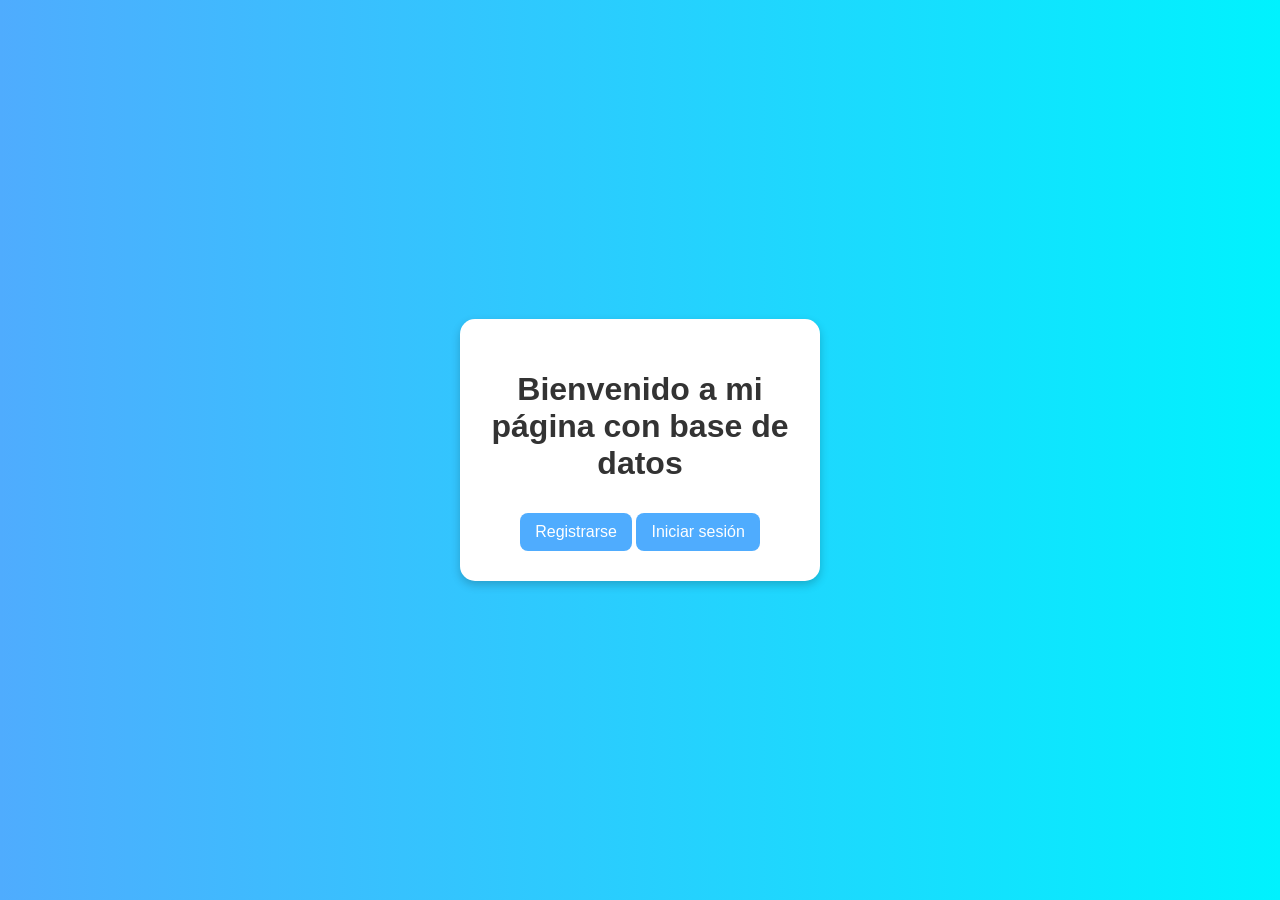
==== index.html @ 2af92d7a "first commit" ====
<!DOCTYPE html>
<html lang="es">
<head>
  <meta charset="UTF-8">
  <title>Mi Web con Railway</title>
  <link rel="stylesheet" href="style.css">
</head>
<body>
  <div class="container">
    <h1>Bienvenido a mi página con base de datos</h1>
    <a href="register.html" class="btn">Registrarse</a>
    <a href="login.html" class="btn">Iniciar sesión</a>
  </div>
</body>
</html>
---- style.css ----
body {
  font-family: Arial, sans-serif;
  background: linear-gradient(to right, #4facfe, #00f2fe);
  display: flex;
  justify-content: center;
  align-items: center;
  height: 100vh;
  margin: 0;
}

.container {
  background-color: white;
  padding: 30px;
  border-radius: 15px;
  box-shadow: 0 4px 10px rgba(0,0,0,0.2);
  text-align: center;
  width: 300px;
}

h1, h2 {
  color: #333;
}

input {
  display: block;
  width: 100%;
  padding: 10px;
  margin: 10px 0;
  border: 1px solid #aaa;
  border-radius: 8px;
}

button, .btn {
  background-color: #4facfe;
  color: white;
  border: none;
  padding: 10px 15px;
  margin-top: 10px;
  border-radius: 8px;
  cursor: pointer;
  text-decoration: none;
  display: inline-block;
}

button:hover, .btn:hover {
  background-color: #00c3ff;
}
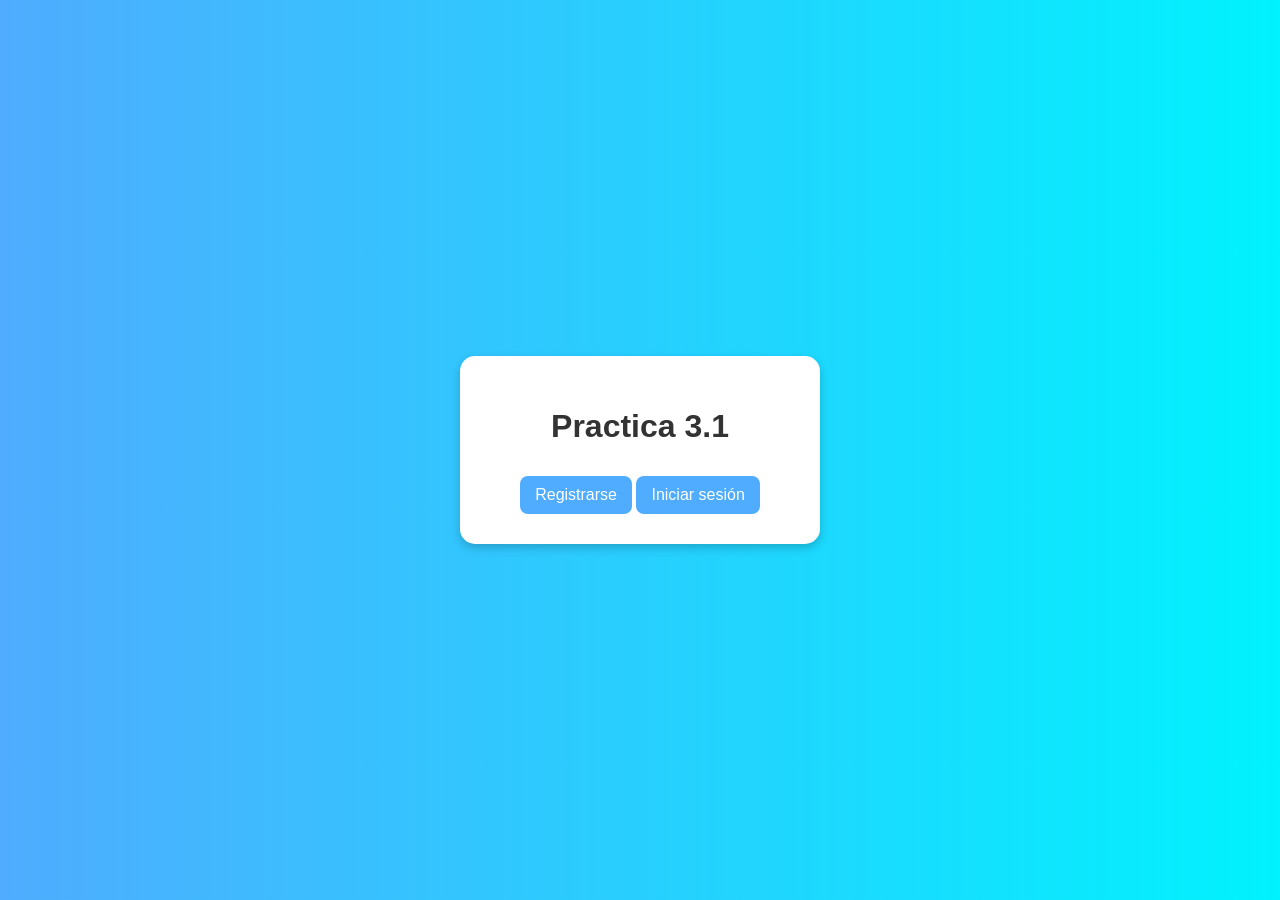
==== commit f77bb13e: "second commit" ====
--- a/index.html
+++ b/index.html
@@ -7,7 +7,7 @@
 </head>
 <body>
   <div class="container">
-    <h1>Bienvenido a mi página con base de datos</h1>
+    <h1>Practica 3.1</h1>
     <a href="register.html" class="btn">Registrarse</a>
     <a href="login.html" class="btn">Iniciar sesión</a>
   </div>
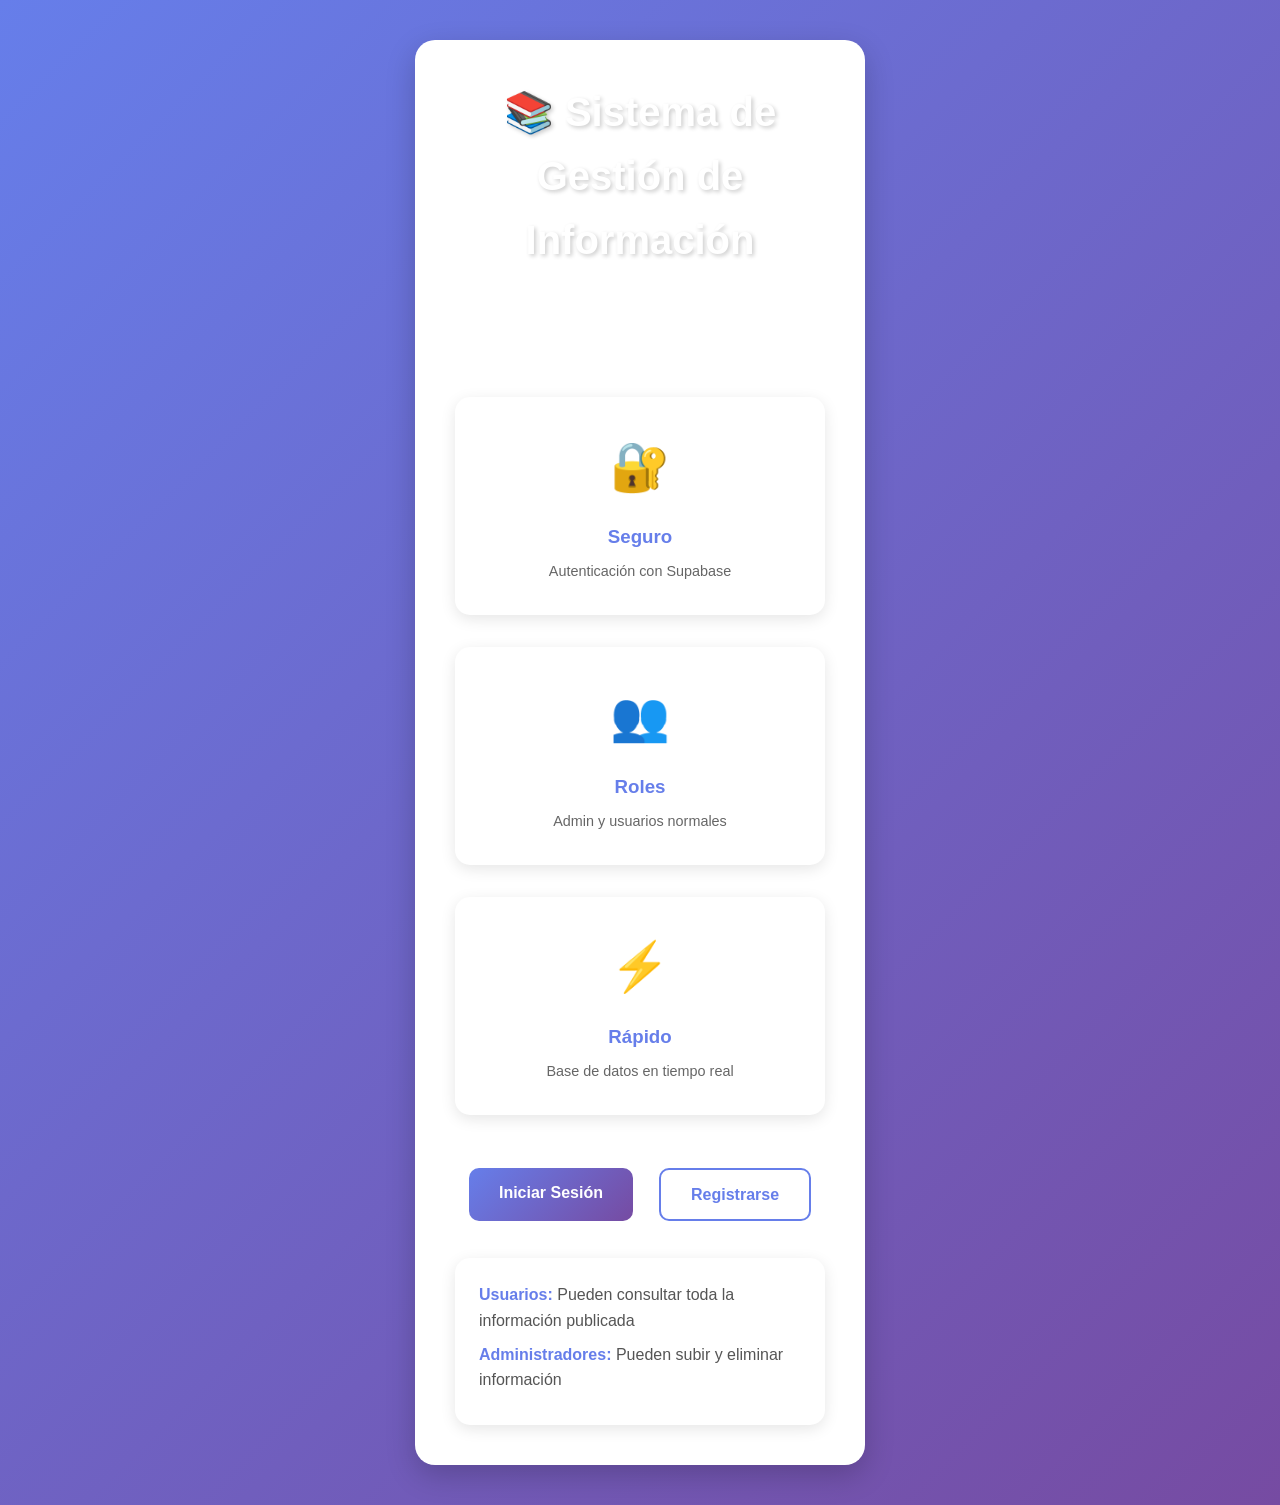
==== commit 2d831df0: "Refactor: Implement Supabase auth and UI for info management Co-authored-by: sebaschavezolea <sebasc" ====
--- a/index.html
+++ b/index.html
@@ -2,14 +2,46 @@
 <html lang="es">
 <head>
   <meta charset="UTF-8">
-  <title>Mi Web con Railway</title>
+  <meta name="viewport" content="width=device-width, initial-scale=1.0">
+  <title>Sistema de Gestión de Información</title>
   <link rel="stylesheet" href="style.css">
 </head>
 <body>
-  <div class="container">
-    <h1>Practica 3.1</h1>
-    <a href="register.html" class="btn">Registrarse</a>
-    <a href="login.html" class="btn">Iniciar sesión</a>
+  <div class="landing-page">
+    <div class="container landing-container">
+      <div class="hero">
+        <h1>📚 Sistema de Gestión de Información</h1>
+        <p class="subtitle">Plataforma moderna para compartir y gestionar información</p>
+        
+        <div class="features">
+          <div class="feature">
+            <span class="feature-icon">🔐</span>
+            <h3>Seguro</h3>
+            <p>Autenticación con Supabase</p>
+          </div>
+          <div class="feature">
+            <span class="feature-icon">👥</span>
+            <h3>Roles</h3>
+            <p>Admin y usuarios normales</p>
+          </div>
+          <div class="feature">
+            <span class="feature-icon">⚡</span>
+            <h3>Rápido</h3>
+            <p>Base de datos en tiempo real</p>
+          </div>
+        </div>
+
+        <div class="cta-buttons">
+          <a href="login.html" class="btn btn-primary">Iniciar Sesión</a>
+          <a href="register.html" class="btn btn-secondary">Registrarse</a>
+        </div>
+
+        <div class="info-box">
+          <p><strong>Usuarios:</strong> Pueden consultar toda la información publicada</p>
+          <p><strong>Administradores:</strong> Pueden subir y eliminar información</p>
+        </div>
+      </div>
+    </div>
   </div>
 </body>
 </html>
--- a/style.css
+++ b/style.css
@@ -1,48 +1,454 @@
+/* Reset y estilos base */
+* {
+  margin: 0;
+  padding: 0;
+  box-sizing: border-box;
+}
+
 body {
-  font-family: Arial, sans-serif;
-  background: linear-gradient(to right, #4facfe, #00f2fe);
+  font-family: 'Segoe UI', Tahoma, Geneva, Verdana, sans-serif;
+  background: linear-gradient(135deg, #667eea 0%, #764ba2 100%);
+  min-height: 100vh;
+  color: #333;
+  line-height: 1.6;
+}
+
+/* Landing Page */
+.landing-page {
   display: flex;
   justify-content: center;
   align-items: center;
-  height: 100vh;
-  margin: 0;
-}
-
+  min-height: 100vh;
+  padding: 20px;
+}
+
+.landing-container {
+  max-width: 900px;
+  width: 100%;
+}
+
+.hero {
+  text-align: center;
+}
+
+.hero h1 {
+  font-size: 2.5rem;
+  color: white;
+  margin-bottom: 1rem;
+  text-shadow: 2px 2px 4px rgba(0,0,0,0.2);
+}
+
+.subtitle {
+  font-size: 1.2rem;
+  color: rgba(255, 255, 255, 0.9);
+  margin-bottom: 3rem;
+}
+
+/* Features */
+.features {
+  display: grid;
+  grid-template-columns: repeat(auto-fit, minmax(200px, 1fr));
+  gap: 2rem;
+  margin-bottom: 3rem;
+}
+
+.feature {
+  background: white;
+  padding: 2rem;
+  border-radius: 15px;
+  box-shadow: 0 4px 15px rgba(0,0,0,0.1);
+  transition: transform 0.3s ease;
+}
+
+.feature:hover {
+  transform: translateY(-5px);
+}
+
+.feature-icon {
+  font-size: 3rem;
+  display: block;
+  margin-bottom: 1rem;
+}
+
+.feature h3 {
+  color: #667eea;
+  margin-bottom: 0.5rem;
+}
+
+.feature p {
+  color: #666;
+  font-size: 0.9rem;
+}
+
+/* Container genérico */
 .container {
   background-color: white;
-  padding: 30px;
-  border-radius: 15px;
-  box-shadow: 0 4px 10px rgba(0,0,0,0.2);
-  text-align: center;
-  width: 300px;
+  padding: 40px;
+  border-radius: 20px;
+  box-shadow: 0 10px 30px rgba(0,0,0,0.2);
+  max-width: 450px;
+  width: 100%;
+  margin: 20px auto;
+}
+
+/* Formularios */
+.form-container {
+  display: flex;
+  justify-content: center;
+  align-items: center;
+  min-height: 100vh;
+  padding: 20px;
 }
 
 h1, h2 {
   color: #333;
-}
-
-input {
+  margin-bottom: 1.5rem;
+  text-align: center;
+}
+
+.form-group {
+  margin-bottom: 1.5rem;
+}
+
+label {
   display: block;
+  margin-bottom: 0.5rem;
+  color: #555;
+  font-weight: 500;
+}
+
+input[type="text"],
+input[type="email"],
+input[type="password"],
+textarea,
+select {
   width: 100%;
-  padding: 10px;
-  margin: 10px 0;
-  border: 1px solid #aaa;
-  border-radius: 8px;
-}
-
-button, .btn {
-  background-color: #4facfe;
-  color: white;
+  padding: 12px;
+  border: 2px solid #e1e8ed;
+  border-radius: 10px;
+  font-size: 1rem;
+  transition: border-color 0.3s ease;
+  font-family: inherit;
+}
+
+input:focus,
+textarea:focus,
+select:focus {
+  outline: none;
+  border-color: #667eea;
+}
+
+textarea {
+  min-height: 120px;
+  resize: vertical;
+}
+
+/* Botones */
+.btn {
+  display: inline-block;
+  padding: 12px 30px;
   border: none;
-  padding: 10px 15px;
-  margin-top: 10px;
-  border-radius: 8px;
+  border-radius: 10px;
+  font-size: 1rem;
+  font-weight: 600;
   cursor: pointer;
   text-decoration: none;
-  display: inline-block;
-}
-
-button:hover, .btn:hover {
-  background-color: #00c3ff;
+  transition: all 0.3s ease;
+  text-align: center;
+  margin: 5px;
+}
+
+.btn-primary {
+  background: linear-gradient(135deg, #667eea 0%, #764ba2 100%);
+  color: white;
+}
+
+.btn-primary:hover {
+  transform: translateY(-2px);
+  box-shadow: 0 5px 15px rgba(102, 126, 234, 0.4);
+}
+
+.btn-secondary {
+  background: white;
+  color: #667eea;
+  border: 2px solid #667eea;
+}
+
+.btn-secondary:hover {
+  background: #667eea;
+  color: white;
+}
+
+.btn-danger {
+  background: #e74c3c;
+  color: white;
+}
+
+.btn-danger:hover {
+  background: #c0392b;
+}
+
+.btn-success {
+  background: #2ecc71;
+  color: white;
+}
+
+.btn-success:hover {
+  background: #27ae60;
+}
+
+.btn-logout {
+  background: #e74c3c;
+  color: white;
+  padding: 8px 16px;
+  font-size: 0.9rem;
+}
+
+button[type="submit"] {
+  width: 100%;
+  background: linear-gradient(135deg, #667eea 0%, #764ba2 100%);
+  color: white;
+  padding: 12px;
+  border: none;
+  border-radius: 10px;
+  font-size: 1rem;
+  font-weight: 600;
+  cursor: pointer;
+  transition: all 0.3s ease;
+}
+
+button[type="submit"]:hover {
+  transform: translateY(-2px);
+  box-shadow: 0 5px 15px rgba(102, 126, 234, 0.4);
+}
+
+/* CTA Buttons */
+.cta-buttons {
+  display: flex;
+  justify-content: center;
+  gap: 1rem;
+  margin-bottom: 2rem;
+  flex-wrap: wrap;
+}
+
+/* Info Box */
+.info-box {
+  background: white;
+  padding: 1.5rem;
+  border-radius: 15px;
+  box-shadow: 0 4px 15px rgba(0,0,0,0.1);
+  text-align: left;
+  max-width: 600px;
+  margin: 0 auto;
+}
+
+.info-box p {
+  margin-bottom: 0.5rem;
+  color: #555;
+}
+
+.info-box strong {
+  color: #667eea;
+}
+
+/* Dashboard */
+.dashboard {
+  max-width: 1200px;
+  margin: 0 auto;
+  padding: 20px;
+}
+
+.dashboard-header {
+  background: white;
+  padding: 20px;
+  border-radius: 15px;
+  box-shadow: 0 4px 15px rgba(0,0,0,0.1);
+  margin-bottom: 30px;
+  display: flex;
+  justify-content: space-between;
+  align-items: center;
+  flex-wrap: wrap;
+  gap: 1rem;
+}
+
+.dashboard-header h1 {
+  margin: 0;
+  text-align: left;
+}
+
+#userInfo {
+  display: flex;
+  align-items: center;
+  gap: 1rem;
+  flex-wrap: wrap;
+}
+
+#userInfo span {
+  color: #666;
+  font-weight: 500;
+}
+
+/* Navigation */
+.nav-links {
+  display: flex;
+  gap: 1rem;
+  margin-top: 1rem;
+  flex-wrap: wrap;
+}
+
+/* Information Cards */
+.information-grid {
+  display: grid;
+  grid-template-columns: repeat(auto-fill, minmax(300px, 1fr));
+  gap: 20px;
+  margin-top: 20px;
+}
+
+.info-card {
+  background: white;
+  padding: 20px;
+  border-radius: 15px;
+  box-shadow: 0 4px 15px rgba(0,0,0,0.1);
+  transition: transform 0.3s ease;
+}
+
+.info-card:hover {
+  transform: translateY(-5px);
+}
+
+.info-card h3 {
+  color: #667eea;
+  margin-bottom: 1rem;
+}
+
+.info-card p {
+  color: #666;
+  line-height: 1.6;
+  margin-bottom: 1rem;
+}
+
+.info-card-date {
+  font-size: 0.85rem;
+  color: #999;
+  margin-bottom: 1rem;
+}
+
+.info-card-actions {
+  display: flex;
+  gap: 0.5rem;
+  margin-top: 1rem;
+}
+
+/* Admin Section */
+.admin-form {
+  background: white;
+  padding: 30px;
+  border-radius: 15px;
+  box-shadow: 0 4px 15px rgba(0,0,0,0.1);
+  margin-bottom: 30px;
+}
+
+/* Alerts y mensajes */
+.alert {
+  padding: 15px;
+  border-radius: 10px;
+  margin-bottom: 20px;
+  font-weight: 500;
+}
+
+.alert-success {
+  background: #d4edda;
+  color: #155724;
+  border: 1px solid #c3e6cb;
+}
+
+.alert-error {
+  background: #f8d7da;
+  color: #721c24;
+  border: 1px solid #f5c6cb;
+}
+
+.alert-info {
+  background: #d1ecf1;
+  color: #0c5460;
+  border: 1px solid #bee5eb;
+}
+
+/* Loading */
+.loading {
+  text-align: center;
+  padding: 40px;
+  color: white;
+  font-size: 1.2rem;
+}
+
+/* Empty State */
+.empty-state {
+  text-align: center;
+  padding: 60px 20px;
+  background: white;
+  border-radius: 15px;
+  box-shadow: 0 4px 15px rgba(0,0,0,0.1);
+}
+
+.empty-state h3 {
+  color: #667eea;
+  margin-bottom: 1rem;
+}
+
+.empty-state p {
+  color: #666;
+}
+
+/* Links */
+a {
+  color: #667eea;
+  text-decoration: none;
+  transition: color 0.3s ease;
+}
+
+a:hover {
+  color: #764ba2;
+}
+
+.text-center {
+  text-align: center;
+  margin-top: 1rem;
+}
+
+/* Responsive */
+@media (max-width: 768px) {
+  .hero h1 {
+    font-size: 2rem;
+  }
+
+  .subtitle {
+    font-size: 1rem;
+  }
+
+  .features {
+    grid-template-columns: 1fr;
+  }
+
+  .container {
+    padding: 25px;
+  }
+
+  .dashboard-header {
+    flex-direction: column;
+    align-items: flex-start;
+  }
+
+  .information-grid {
+    grid-template-columns: 1fr;
+  }
+
+  .cta-buttons {
+    flex-direction: column;
+  }
+
+  .btn {
+    width: 100%;
+  }
 }
     
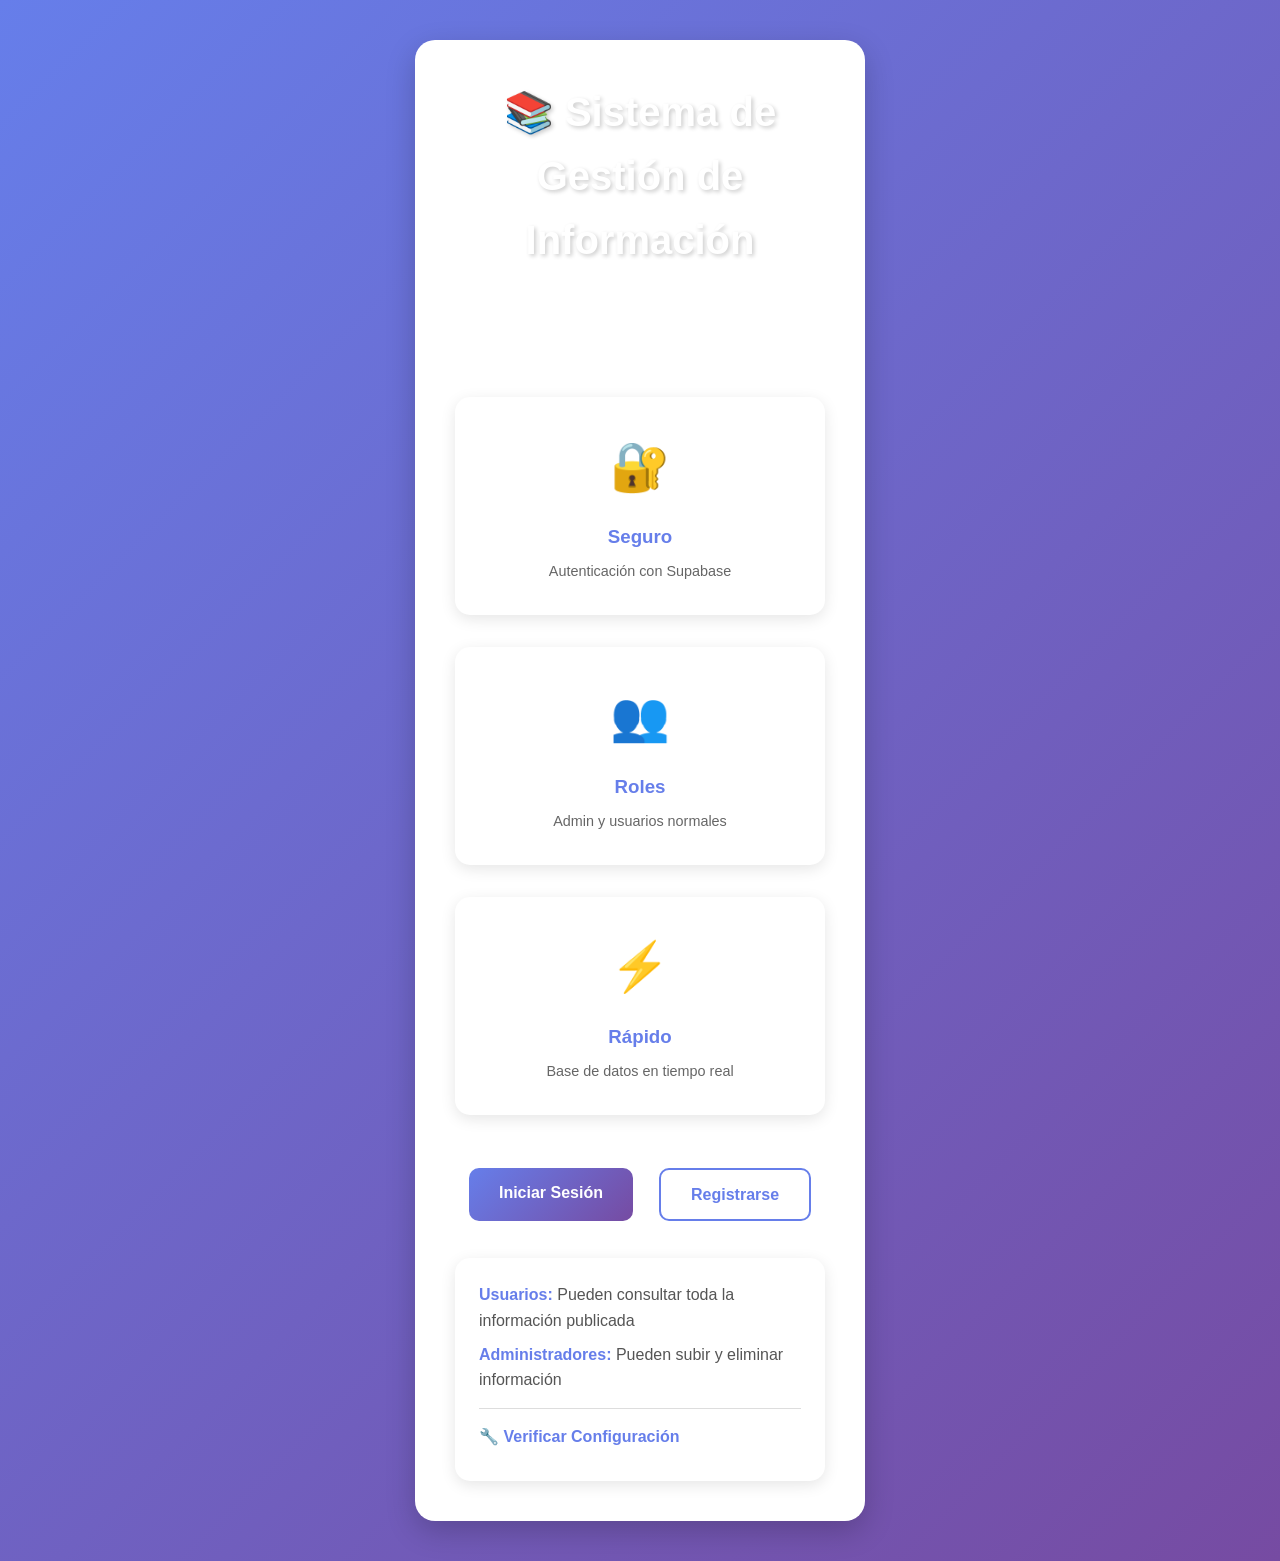
==== commit 36152282: "Add setup guide and test connection page Co-authored-by: sebaschavezolea <sebaschavezolea@gmail.com>" ====
--- a/index.html
+++ b/index.html
@@ -39,6 +39,11 @@
         <div class="info-box">
           <p><strong>Usuarios:</strong> Pueden consultar toda la información publicada</p>
           <p><strong>Administradores:</strong> Pueden subir y eliminar información</p>
+          <p style="margin-top: 15px; padding-top: 15px; border-top: 1px solid #ddd;">
+            <a href="test-connection.html" style="color: #667eea; font-weight: 600;">
+              🔧 Verificar Configuración
+            </a>
+          </p>
         </div>
       </div>
     </div>
